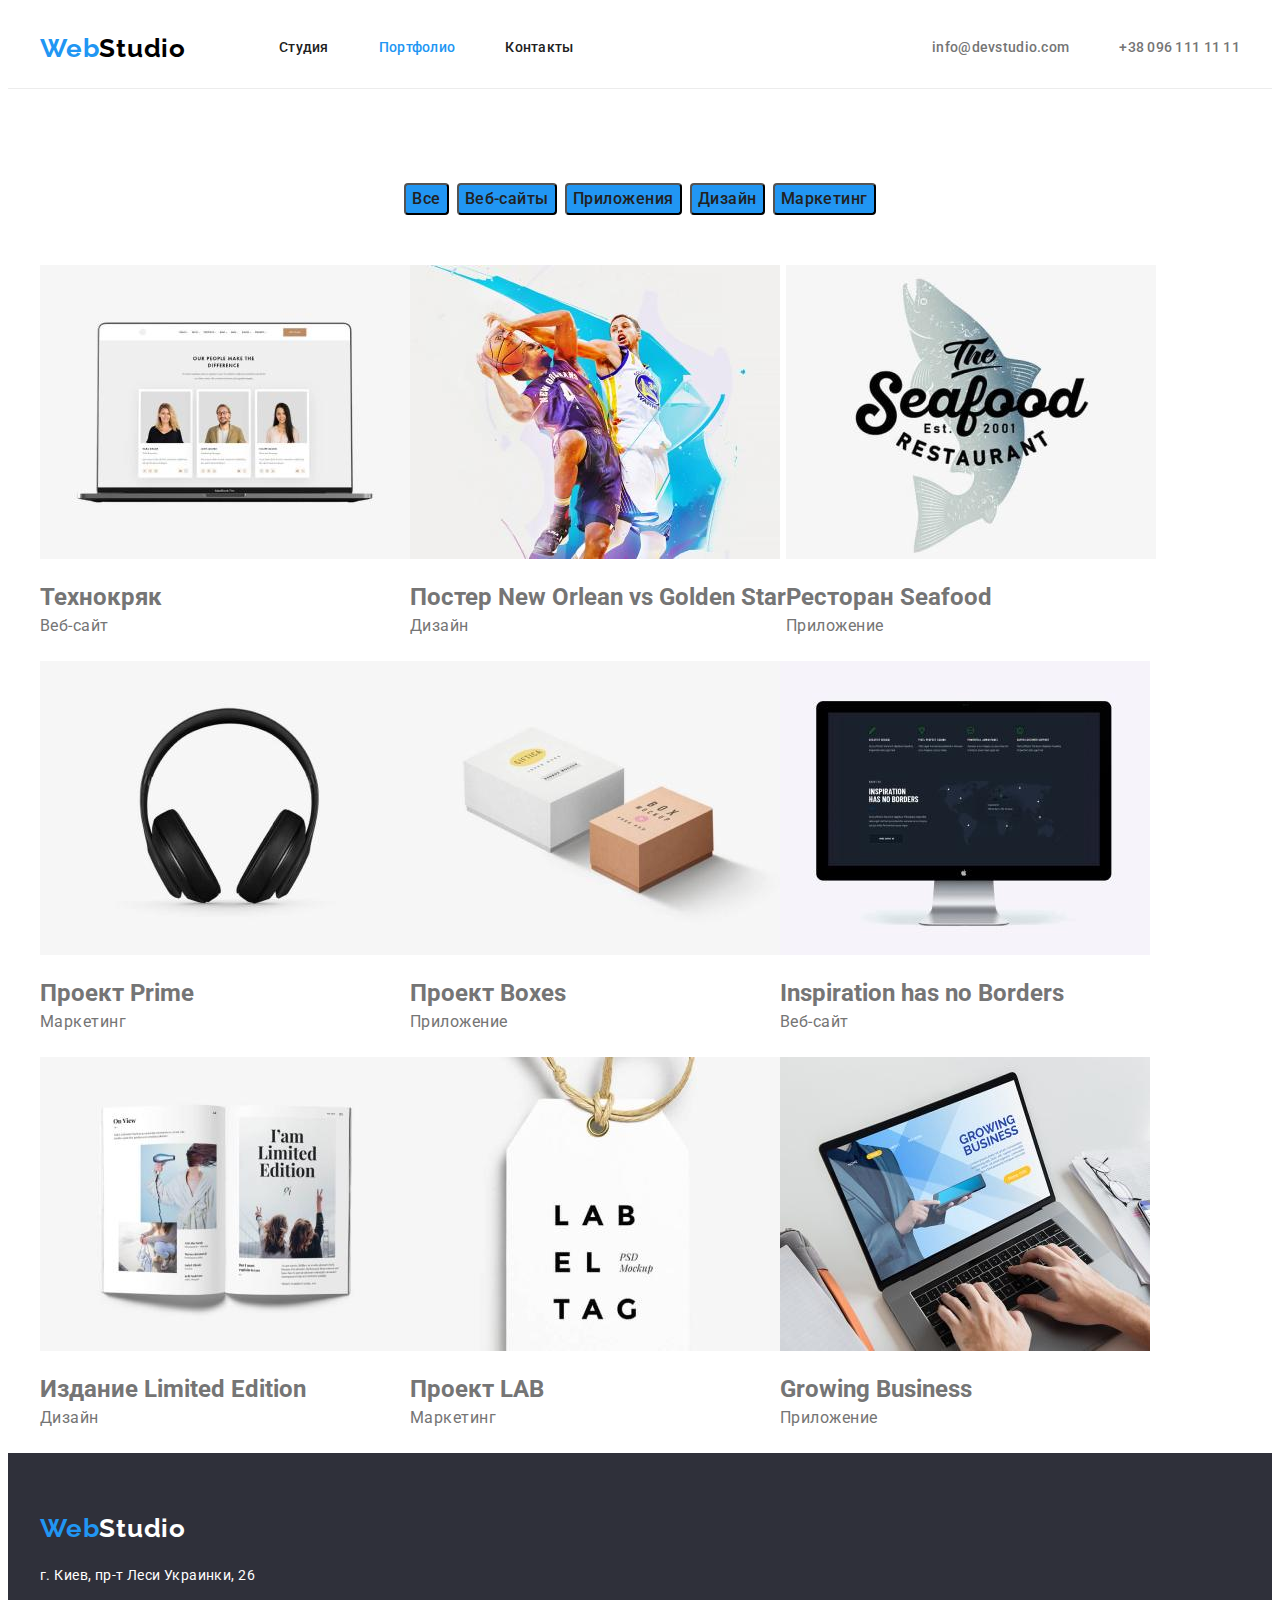
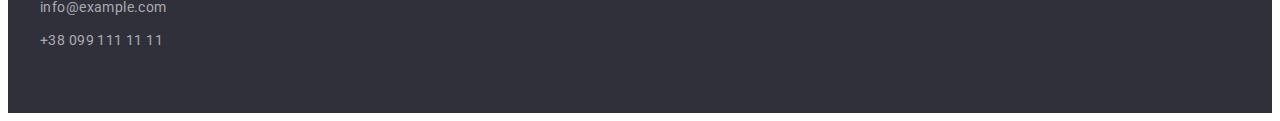
==== portfolio.html @ 8b11ff5e "оформляет индекс и портфолио" ====
<!DOCTYPE html>
<html lang="ru">
<head>
    <meta charset="UTF-8">
    <meta http-equiv="X-UA-Compatible" content="IE=edge">
    <meta name="viewport" content="width=device-width, initial-scale=1.0">
    <title>WebStudio portfolio</title>
    <link rel="preconnect" href="https://fonts.googleapis.com">
<link rel="preconnect" href="https://fonts.gstatic.com" crossorigin>
<link rel="stylesheet" href="https://cdnjs.cloudflare.com/ajax/libs/modern-normalize/1.1.0/modern-normalize.min.css"
integrity="sha512-wpPYUAdjBVSE4KJnH1VR1HeZfpl1ub8YT/NKx4PuQ5NmX2tKuGu6U/JRp5y+Y8XG2tV+wKQpNHVUX03MfMFn9Q=="
crossorigin="anonymous"
referrerpolicy="no-referrer">
        
<link href="https://fonts.googleapis.com/css2?family=Raleway:wght@700&family=Roboto:wght@400;500;700;900&display=swap" rel="stylesheet">
    <link rel="stylesheet" href="./css/styles.css">
</head>
<body>
    <header class="header">
        <div class="container header-nav">
        <nav class="main-nav">
        <a class="logo" href="">Web<span class="primary-logo-color">Studio</span> </a>
        
            <ul class="header-list">
                <li class="header-item"> <a class="header-link" href="./index.html">Студия</a></li>
                <li class="header-item"> <a class="header-link current" href="./portfolio.html">Портфолио</a></li>
                <li class="header-item"> <a class="header-link" href="">Контакты</a></li>
            </ul>
        </nav>
       <ul class="header-contacts">
           <li class="header-item"><a class="header-contacts-link" href="mailto:info@devstudio.com">info@devstudio.com</a></li>
           <li class="header-item"><a class="header-contacts-link" href="tel:+380961111111">+38 096 111 11 11</a></li>
       </ul>
    </div>
    </header> 
    <section>
        <div class="container">
        <h1 class="visually-hidden">Портфолио</h1>
        <ul class="portfolio-btn-list">
            <li class="portfolio-btn-item">
                <button class="portfolio-btn btn" type="button">Все</button>
            </li>
            <li class="portfolio-btn-item">
                <button class="portfolio-btn btn" type="button">Веб-сайты</button>
            </li>
            <li class="portfolio-btn-item">
                <button class="portfolio-btn btn" type="button">Приложения</button>
            </li>
            <li class="portfolio-btn-item">
                <button class="portfolio-btn btn" type="button">Дизайн</button>
            </li>
            <li class="portfolio-btn-item"> 
                <button class="portfolio-btn btn" type="button">Маркетинг</button>
            </li>
        </ul>
        <ul class="projects-list">
            <li class="projects-item">
                <img class="projects-img "src="./images/project-1.jpg" alt="Проект веб-сайта" width="370">
                <h2 class="project-title">Технокряк</h2>
                <p class="project-text">Веб-сайт</p>
            </li>
            <li class="projects-item">
                <img class="projects-img "src="./images/project-2.jpg" alt="Постер с двумя баскетболистами" width="370">
                <h2 class="project-title">Постер 
                    <span lang="en">New Orlean vs Golden Star</span> </h2>
                <p class="project-text">Дизайн</p>
            </li>
            <li class="projects-item">
               <img class="projects-img "src="./images/project-3.jpg" alt="Логотип с изображением рыбы и названием ресторана Seafood" width="370"> 
               <h2 class="project-title">Ресторан <span lang="en">Seafood</span> </h2> 
               <p class="project-text">Приложение</p>
            </li>
            <li class="projects-item">
                <img class="projects-img "src="./images/project-4.jpg" alt="Наушники" width="370">
                <h2 class="project-title">Проект <span lang="en">Prime</span> </h2>
                <p class="project-text">Маркетинг</p>
            </li>
            <li class="projects-item">
                <img class="projects-img "src="./images/project-5.jpg" alt="белая и коричневая коробки" width="370">
                <h2 class="project-title">Проект <span lang="en">Boxes</span> </h2>
                <p class="project-text">Приложение</p>
            </li>
            <li class="projects-item">
                <img class="projects-img "src="./images/project-6.jpg" alt="Экран монитора с изображением сайта" width="370">
                <h2 class="project-title" lang="en">Inspiration has no Borders</h2>
                <p class="project-text">Веб-сайт</p>
            </li>
            <li class="projects-item">
                <img class="projects-img "src="./images/project-7.jpg" alt="Разворот журнала с картинками и небольшим текстом" width="370">
                <h2 class="project-title">Издание <span lang="en">Limited Edition</span> </h2>
                <p class="project-text">Дизайн</p>
            </li>
            <li class="projects-item">
                 <img class="projects-img "src="./images/project-8.jpg" alt="Белая бирка с черными буквами" width="370">
                 <h2 class="project-title"> Проект LAB</h2>   
                 <p class="project-text">Маркетинг</p>
            </li>
            <li class="projects-item">
                <img class="projects-img "src="./images/project-9.jpg" alt="Ноутбук и руки на клавиатуре" width="370">
                <h2 class="project-title" lang="en">Growing Business</h2>
                <p class="project-text">Приложение</p>
            </li>
        </ul>
    </div>
    </section>
    <footer >
        <section class="footer">
            <div class="container">
        <a class="logo logo-footer" href="">Web<span class="secondary-logo-color">Studio</span> </a>
        <address class="address">г. Киев, пр-т Леси Украинки, 26</address>
        <ul class="footer-list">
            <li class="footer-item"><a class="footer-link" href="mailto:info@example.com">info@example.com</a></li>
            <li class="footer-item"><a class="footer-link" href="tel:+380991111111">+38 099 111 11 11</a></li>
        </ul>
    </div>
        </section>
    </footer>
</body>
</html>
---- css/styles.css ----
:root {
    --accent-color: #2196F3;
    --primary-title-color: #212121;
    --secondary-title-color: #FFFFFF;
    --header-color: #000000;
    --primary-text-color: #757575;
    --contacts-color: rgba(255, 255, 255, 0.6);
}

p, 
h1, 
h2, 
h3, 
h4, 
h5,
h6 {
    margin: 0;
    padding: 0;
}

ul {
    margin: 0;
    padding: 0;
}

body {
    font-family: Roboto, sans-serif ;
    color: var(--primary-text-color);
}
.visually-hidden {
    position: absolute;
    white-space: nowrap;
    width: 1px;
    height: 1px;
    overflow: hidden;
    border: 0;
    padding: 0;
    clip: rect(0 0 0 0);
    clip-path: inset(50%);
    margin: -1px;
}
ul {list-style: none;}
a {text-decoration: none;}

.container {
width: 1200px;
padding-left: 15px;
padding-right: 15px;
margin: 0 auto;
}

.logo {
    margin-right: 93px;
    font-family: Raleway;
    font-weight: 700;
    font-size: 26px;
    line-height: 1.19;
    letter-spacing: 0.03em;
    color: var(--accent-color);
}
.primary-logo-color {
    color: var(--header-color);
}
.btn {
    background-color: var(--accent-color);
    border: 1 px solid transparent ;
border-radius: 4px;
}
/* ...................................header.................................... */
.header {
    border-bottom: 1px solid #ECECEC;
}
.header-nav {
    display: flex;
    align-items: center;
   
}
.main-nav {
    display: flex;
    align-items: center
}
.header-item { 
    font-weight: 500;
    font-size: 14px;
    line-height: 1.14;
    letter-spacing: 0.02em;
    cursor: pointer;
}
.header-item:not(:last-child) {
margin-right: 50px;}

.header-link {
    color: var(--primary-title-color);
    padding-top: 32px;
    padding-bottom: 32px;
    display: block;

}
.current {
    color: var(--accent-color);
}

.header-list {
    display: flex;
}
.header-link:hover, .header-link:focus {
 color: var(--accent-color);   
}
.header-contacts {
    display: flex;
    margin-left: auto;

}
.header-contacts-link {
    color: var(--primary-text-color);

}
.header-contacts-link:hover, .header-contacts-link:focus {
    color: var(--accent-color);
}

/* ...................................hero-main.................................... */
.hero {
    background-color: #2F303A;
}
.hero-header {
    font-weight: 900;
    font-size: 44px;
    line-height: 1.36;
    text-align: center;
    letter-spacing: 0.06em;
    text-transform: uppercase;
    color: var(--secondary-title-color);
    margin-bottom: 30px;
}
.hero-btn {
    font-family: Roboto;
    font-weight: 700;
    font-size: 16px;
    line-height: 1.87;
    width: 200px;
    display: block;
    margin: 0 auto;
    letter-spacing: 0.06em;
    color: var(--secondary-title-color);
    cursor: pointer;

}

/*..................................... advantages.................................. */
.advantage-header {
    font-family: Roboto;
font-weight: 700;
font-size: 14px;
line-height: 1.14;
letter-spacing: 0.03em;
text-transform: uppercase;
color: var(--primary-title-color);
}
.advantage-text {
font-size: 14px;
line-height: 1.71;
letter-spacing: 0.03em;
color: var(--primary-text-color);
}

.advantages-list {
    display: flex;
    padding-top: 94px;
    padding-bottom: 94px;
    
}
.advantage-item:not(:last-child) {
margin-right: 30px;
}
/*..................................... activity.................................. */

.main-title {
    font-weight: 700;
    font-size: 36px;
    line-height: 1.17;
    text-align: center;
    letter-spacing: 0.03em;
    color: var(--primary-title-color);}
    
    .activity {
        margin-bottom: 50px;
    }

.activity-list {
    display: flex;
    padding-bottom: 94px;
}

.activity-item:not(:last-child) {
margin-right: 30px;
}
    /*................................... team ...................................*/
    .main-title {
        padding-top: 94px;
        margin-bottom: 50px;
    }
    .team-list {
        display: flex;
        padding-bottom: 94px;
    }

    .team-item:not(:last-child) {
margin-right: 30px;
    }
.team-img {
    margin-bottom: 30px;
}
.team-title {
    font-weight: 500;
font-size: 16px;
line-height: 1.19;
text-align: center;
letter-spacing: 0.03em;
color: var(--primary-title-color);
margin-bottom: 10px;
}
.team-text {
    font-size: 16px;
line-height: 1.19;
text-align: center;
letter-spacing: 0.03em;
color: var(--primary-text-color);
padding-bottom: 30px;
}
/* .......................................footer ..................................*/
.logo-footer {
    display: block;
    padding-top: 60px;
    margin-bottom: 20px;
}
.address {
    font-style: normal;
    font-size: 14px;
line-height: 1.71;
letter-spacing: 0.03em;
color: var(--secondary-title-color);
margin-bottom: 9px;
}
.footer-item:not(:last-child) {
    margin-bottom: 9px;
}

.footer-link {
    font-size: 14px;
    line-height: 1.71;
    letter-spacing: 0.03em;
    color: rgba(255, 255, 255, 0.6);
}
.footer {
    background-color:  #2F303A;
}
.footer-link:focus, .footer-link:hover {
    color: var(--accent-color);
}
.secondary-logo-color {
    color: var(--secondary-title-color);
}
.footer-list {
    padding-bottom: 60px;
} 
/* .....................................portfolio-buttons............................ */
.portfolio-btn-list {
    display: flex;
    justify-content: center;
    padding-top: 94px;
    padding-bottom: 50px;
}
.portfolio-btn-item:not(:last-child) {
    margin-right: 8px;
}
.portfolio-btn {

    font-family: Roboto;
    font-weight: 500;
font-size: 16px;
line-height: 1.62;
text-align: center;
letter-spacing: 0.03em;
color: var(--primary-title-color);
cursor: pointer;
}

}
.portfolio-btn:hover, .portfolio-btn:focus {
    color: var(--secondary-title-color)
}
/* ...................................projecrs .........................*/
.project-item {
    width: 370px;
}

.projects-list {
    display: flex;
    flex-wrap: wrap;
    /* flex-basis: (100%-60px)/3; */
}
/* .projects-item {
    margin-right: 30px;
    margin-bottom: 30px;
} 

.projects-item:nth-child(3n) {
    margin-right: 0px;
} */
.projects-img {
    margin-bottom: 20px;
}
.
.project-title {
    font-weight: 700;
font-size: 18px;
line-height: 2.0;
letter-spacing: 0.06em;

color: var(--primary-title-color);

margin-bottom: 4px;
}
.project-text {
    font-size: 16px;
line-height: 1.87;
letter-spacing: 0.03em;
padding-bottom: 20px;
}
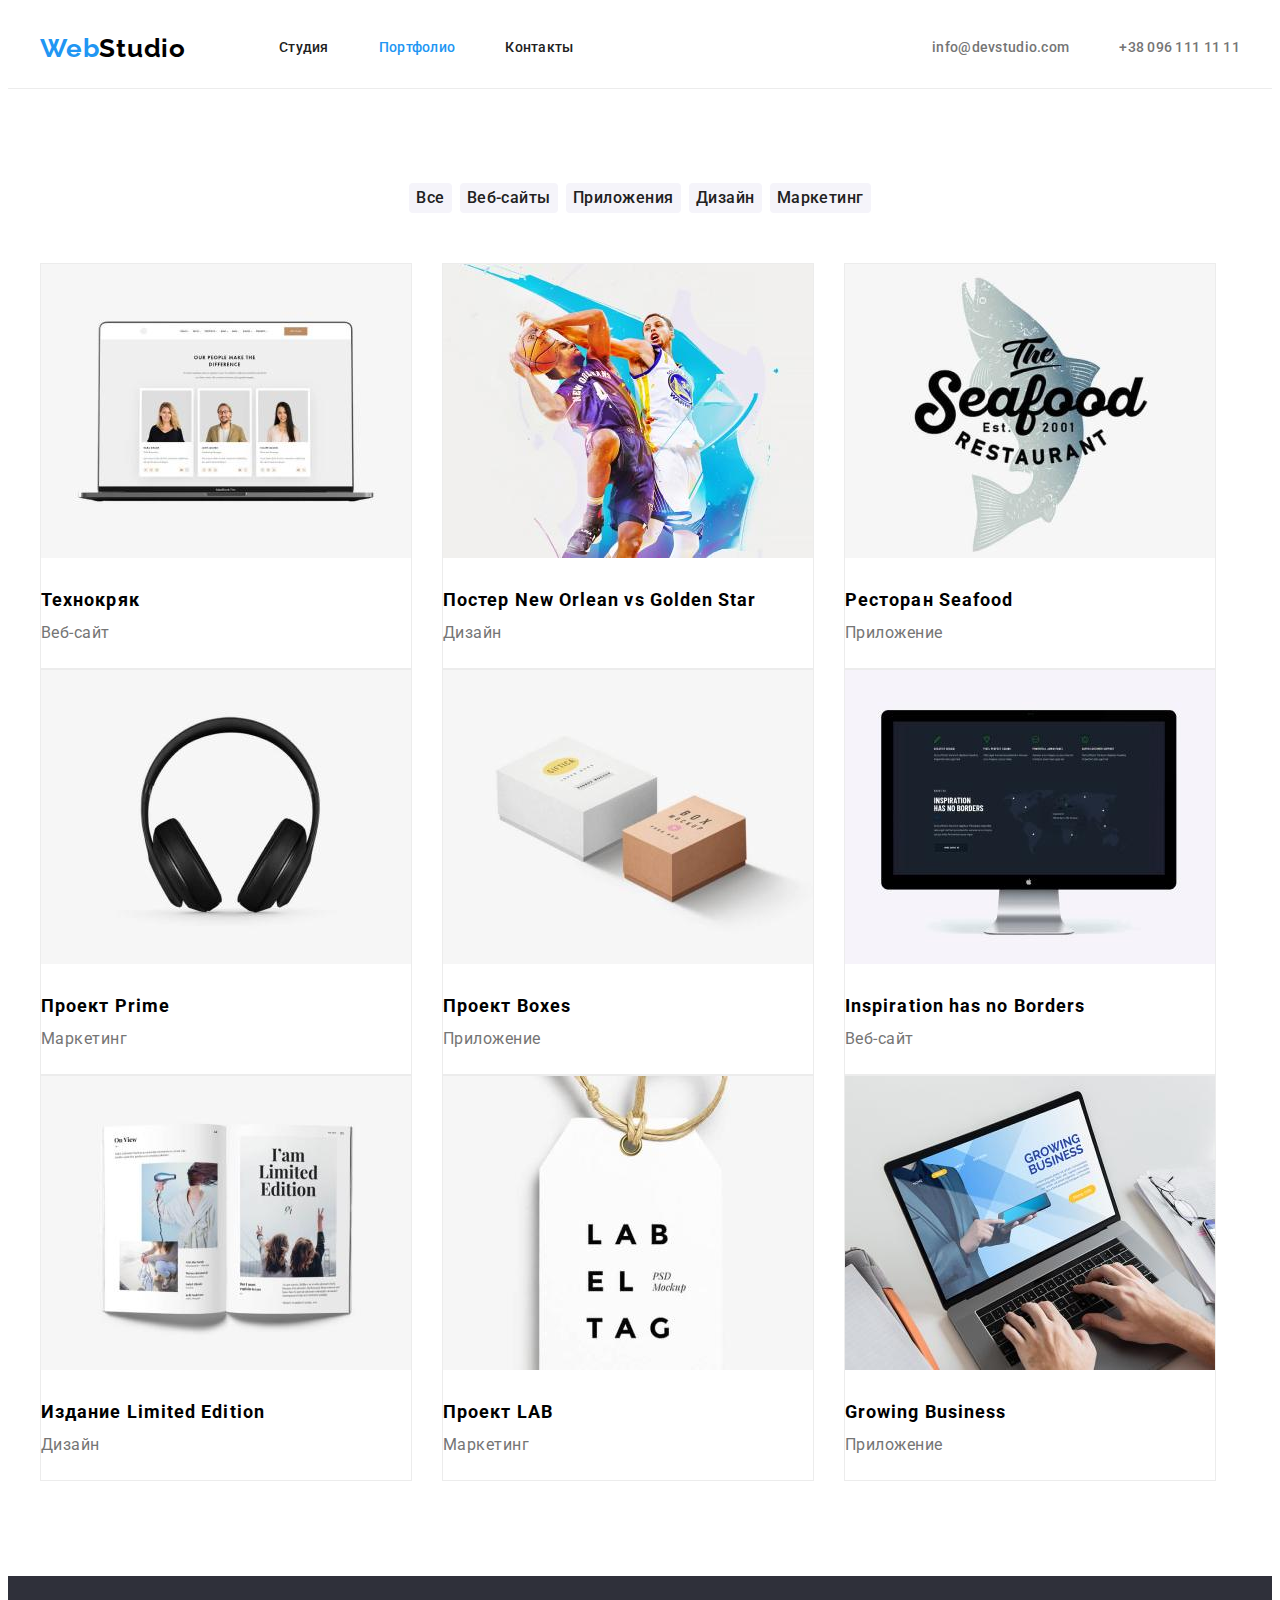
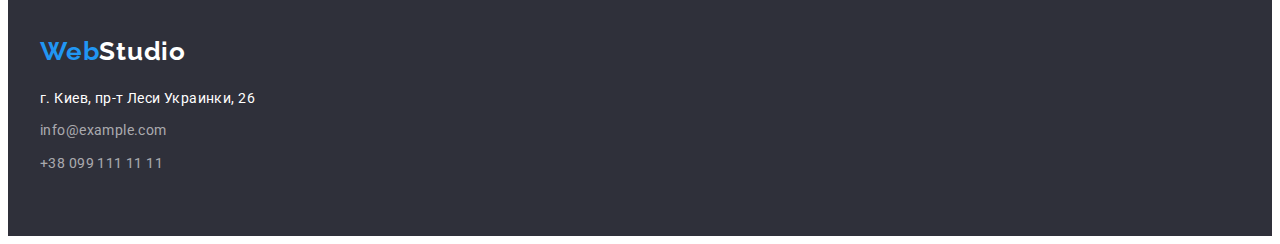
==== commit e366b085: "оформляет flex" ====
--- a/portfolio.html
+++ b/portfolio.html
@@ -56,48 +56,48 @@
         <ul class="projects-list">
             <li class="projects-item">
                 <img class="projects-img "src="./images/project-1.jpg" alt="Проект веб-сайта" width="370">
-                <h2 class="project-title">Технокряк</h2>
+                <h3 class="title-for-projects">Технокряк</h3>
                 <p class="project-text">Веб-сайт</p>
             </li>
             <li class="projects-item">
                 <img class="projects-img "src="./images/project-2.jpg" alt="Постер с двумя баскетболистами" width="370">
-                <h2 class="project-title">Постер 
-                    <span lang="en">New Orlean vs Golden Star</span> </h2>
+                <h3 class="title-for-projects">Постер 
+                    <span lang="en">New Orlean vs Golden Star</span> </h3>
                 <p class="project-text">Дизайн</p>
             </li>
             <li class="projects-item">
                <img class="projects-img "src="./images/project-3.jpg" alt="Логотип с изображением рыбы и названием ресторана Seafood" width="370"> 
-               <h2 class="project-title">Ресторан <span lang="en">Seafood</span> </h2> 
+               <h3 class="title-for-projects">Ресторан <span lang="en">Seafood</span> </h3> 
                <p class="project-text">Приложение</p>
             </li>
             <li class="projects-item">
                 <img class="projects-img "src="./images/project-4.jpg" alt="Наушники" width="370">
-                <h2 class="project-title">Проект <span lang="en">Prime</span> </h2>
+                <h3 class="title-for-projects">Проект <span lang="en">Prime</span> </h3>
                 <p class="project-text">Маркетинг</p>
             </li>
             <li class="projects-item">
                 <img class="projects-img "src="./images/project-5.jpg" alt="белая и коричневая коробки" width="370">
-                <h2 class="project-title">Проект <span lang="en">Boxes</span> </h2>
+                <h3 class="title-for-projects">Проект <span lang="en">Boxes</span> </h3>
                 <p class="project-text">Приложение</p>
             </li>
             <li class="projects-item">
                 <img class="projects-img "src="./images/project-6.jpg" alt="Экран монитора с изображением сайта" width="370">
-                <h2 class="project-title" lang="en">Inspiration has no Borders</h2>
+                <h3 class="title-for-projects" lang="en">Inspiration has no Borders</h3>
                 <p class="project-text">Веб-сайт</p>
             </li>
             <li class="projects-item">
                 <img class="projects-img "src="./images/project-7.jpg" alt="Разворот журнала с картинками и небольшим текстом" width="370">
-                <h2 class="project-title">Издание <span lang="en">Limited Edition</span> </h2>
+                <h3 class="title-for-projects">Издание <span lang="en">Limited Edition</span> </h3>
                 <p class="project-text">Дизайн</p>
             </li>
             <li class="projects-item">
                  <img class="projects-img "src="./images/project-8.jpg" alt="Белая бирка с черными буквами" width="370">
-                 <h2 class="project-title"> Проект LAB</h2>   
+                 <h3 class="title-for-projects"> Проект LAB</h3>   
                  <p class="project-text">Маркетинг</p>
             </li>
             <li class="projects-item">
                 <img class="projects-img "src="./images/project-9.jpg" alt="Ноутбук и руки на клавиатуре" width="370">
-                <h2 class="project-title" lang="en">Growing Business</h2>
+                <h3 class="title-for-projects" lang="en">Growing Business</h3>
                 <p class="project-text">Приложение</p>
             </li>
         </ul>
--- a/css/styles.css
+++ b/css/styles.css
@@ -26,6 +26,14 @@
 body {
     font-family: Roboto, sans-serif ;
     color: var(--primary-text-color);
+
+}
+
+.btn {
+    background-color: var(--accent-color);
+    border: 1px solid transparent;
+border-radius: 4px;
+
 }
 .visually-hidden {
     position: absolute;
@@ -61,11 +69,7 @@
 .primary-logo-color {
     color: var(--header-color);
 }
-.btn {
-    background-color: var(--accent-color);
-    border: 1 px solid transparent ;
-border-radius: 4px;
-}
+
 /* ...................................header.................................... */
 .header {
     border-bottom: 1px solid #ECECEC;
@@ -122,6 +126,7 @@
 /* ...................................hero-main.................................... */
 .hero {
     background-color: #2F303A;
+
 }
 .hero-header {
     font-weight: 900;
@@ -144,7 +149,6 @@
     letter-spacing: 0.06em;
     color: var(--secondary-title-color);
     cursor: pointer;
-
 }
 
 /*..................................... advantages.................................. */
@@ -156,6 +160,7 @@
 letter-spacing: 0.03em;
 text-transform: uppercase;
 color: var(--primary-title-color);
+margin-bottom: 10px;
 }
 .advantage-text {
 font-size: 14px;
@@ -283,48 +288,52 @@
 text-align: center;
 letter-spacing: 0.03em;
 color: var(--primary-title-color);
+background-color:  #F5F4FA;
 cursor: pointer;
 }
-
-}
 .portfolio-btn:hover, .portfolio-btn:focus {
-    color: var(--secondary-title-color)
-}
+    color: var(--secondary-title-color);
+    background-color: var(--accent-color);
+}
+
 /* ...................................projecrs .........................*/
-.project-item {
-    width: 370px;
+.project-text {
+    font-size: 16px;
+    line-height: 1.87;
+    letter-spacing: 0.03em; 
+    padding-bottom: 20px;
 }
 
 .projects-list {
     display: flex;
     flex-wrap: wrap;
-    /* flex-basis: (100%-60px)/3; */
-}
-/* .projects-item {
-    margin-right: 30px;
-    margin-bottom: 30px;
+    flex-basis: calc(100%/3-30px);
+padding-bottom: 95px;
+}
+.projects-item {
+    border: 1px solid #ECECEC;
+margin-right: 30px;
 } 
 
 .projects-item:nth-child(3n) {
     margin-right: 0px;
-} */
+}
+
+
+
 .projects-img {
     margin-bottom: 20px;
 }
-.
-.project-title {
-    font-weight: 700;
+
+.title-for-projects {
+ font-weight: 700;
 font-size: 18px;
 line-height: 2.0;
 letter-spacing: 0.06em;
+color: var(--header-color) }
 
 color: var(--primary-title-color);
 
 margin-bottom: 4px;
 }
-.project-text {
-    font-size: 16px;
-line-height: 1.87;
-letter-spacing: 0.03em;
-padding-bottom: 20px;
-}+
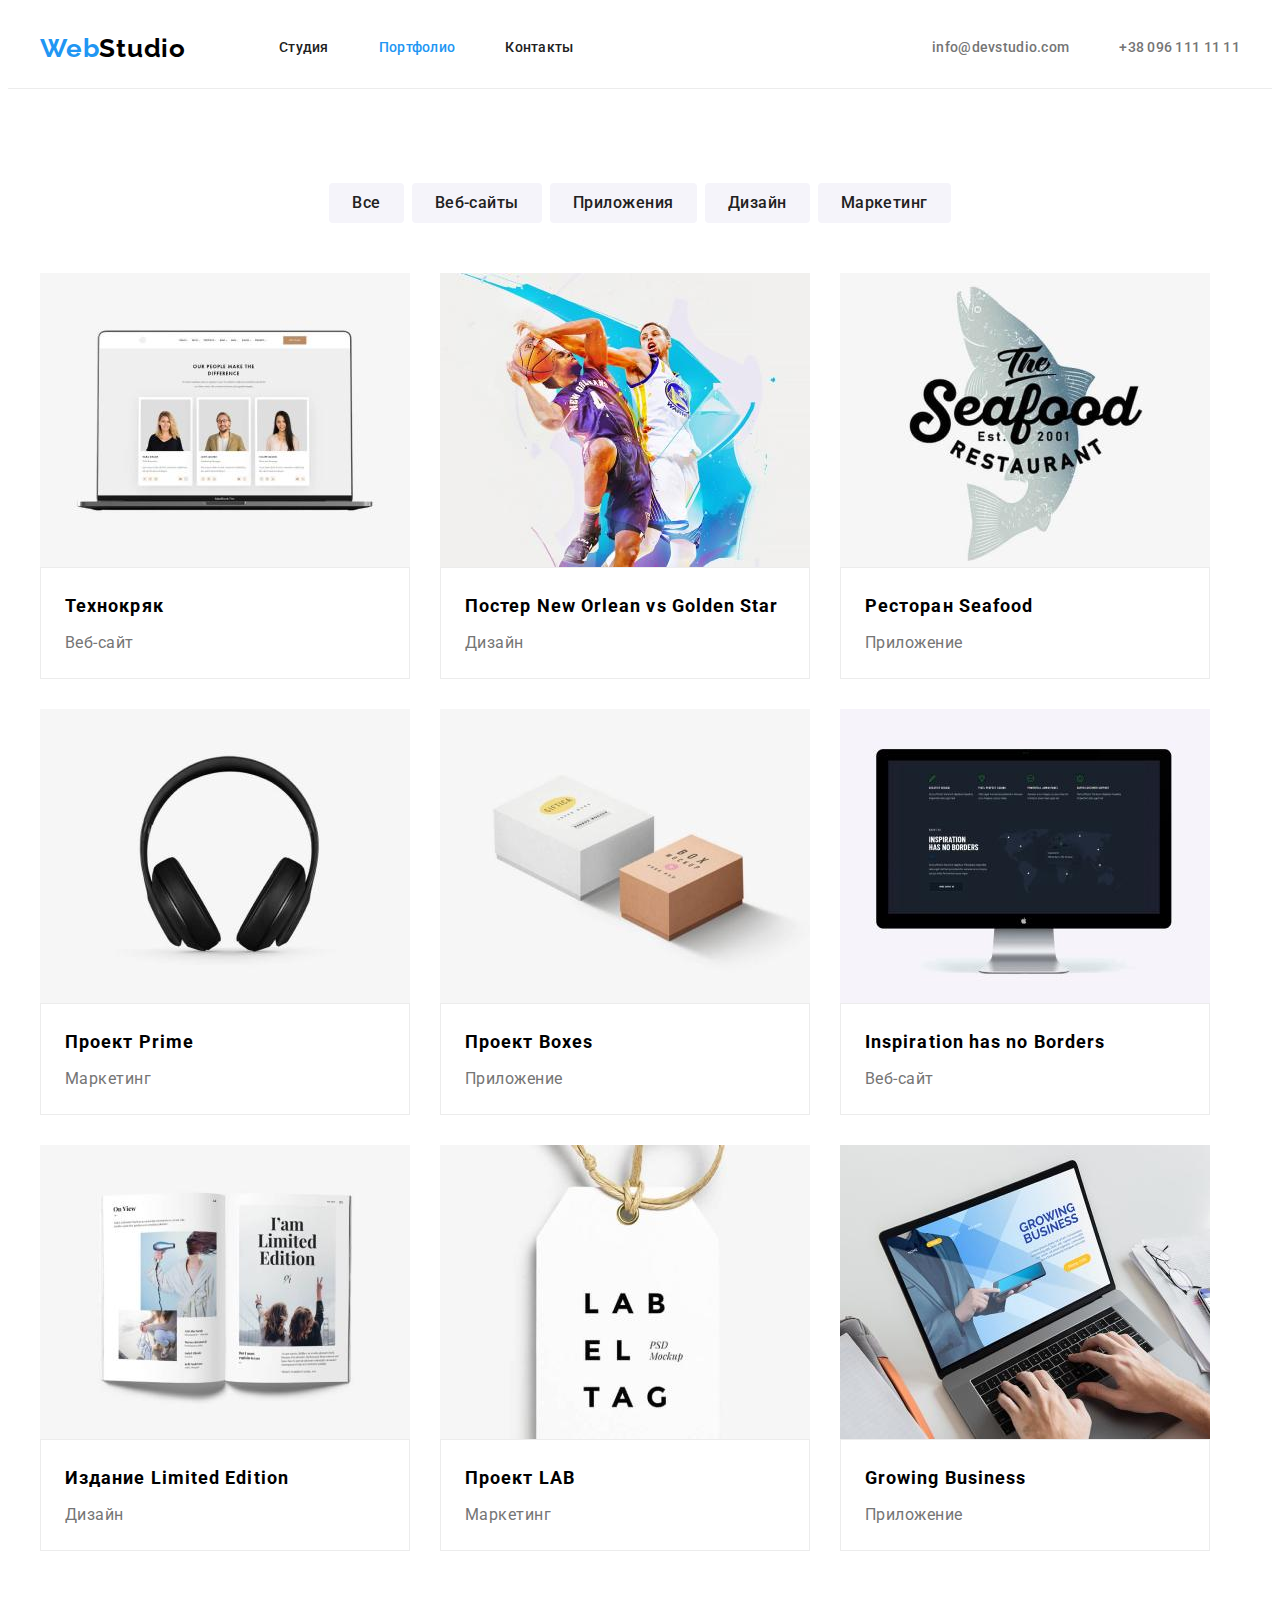
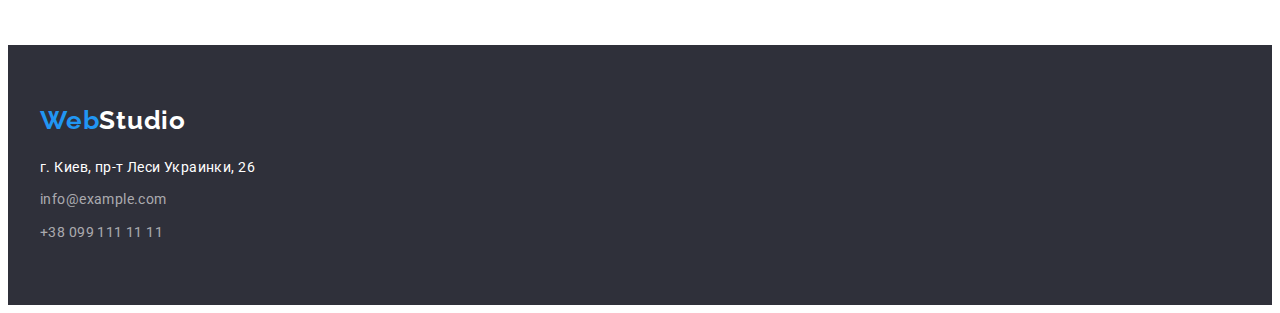
==== commit 56237d5b: "Исправляет ошибки" ====
--- a/portfolio.html
+++ b/portfolio.html
@@ -33,7 +33,7 @@
        </ul>
     </div>
     </header> 
-    <section>
+    <section class="portfolio">
         <div class="container">
         <h1 class="visually-hidden">Портфолио</h1>
         <ul class="portfolio-btn-list">
@@ -55,65 +55,81 @@
         </ul>
         <ul class="projects-list">
             <li class="projects-item">
-                <img class="projects-img "src="./images/project-1.jpg" alt="Проект веб-сайта" width="370">
+                <img class="projects-img" src="./images/project-1.jpg" alt="Проект веб-сайта" width="370">
+                <div class="portfolio-decription">
                 <h3 class="title-for-projects">Технокряк</h3>
                 <p class="project-text">Веб-сайт</p>
+            </div>
             </li>
             <li class="projects-item">
-                <img class="projects-img "src="./images/project-2.jpg" alt="Постер с двумя баскетболистами" width="370">
+                <img class="projects-img" src="./images/project-2.jpg" alt="Постер с двумя баскетболистами" width="370">
+                <div class="portfolio-decription">
                 <h3 class="title-for-projects">Постер 
                     <span lang="en">New Orlean vs Golden Star</span> </h3>
                 <p class="project-text">Дизайн</p>
+            </div>
             </li>
             <li class="projects-item">
-               <img class="projects-img "src="./images/project-3.jpg" alt="Логотип с изображением рыбы и названием ресторана Seafood" width="370"> 
+               <img class="projects-img" src="./images/project-3.jpg" alt="Логотип с изображением рыбы и названием ресторана Seafood" width="370"> 
+               <div class="portfolio-decription">
                <h3 class="title-for-projects">Ресторан <span lang="en">Seafood</span> </h3> 
                <p class="project-text">Приложение</p>
+            </div>
             </li>
             <li class="projects-item">
-                <img class="projects-img "src="./images/project-4.jpg" alt="Наушники" width="370">
+                <img class="projects-img" src="./images/project-4.jpg" alt="Наушники" width="370">
+                <div class="portfolio-decription">
                 <h3 class="title-for-projects">Проект <span lang="en">Prime</span> </h3>
                 <p class="project-text">Маркетинг</p>
+            </div>
             </li>
             <li class="projects-item">
-                <img class="projects-img "src="./images/project-5.jpg" alt="белая и коричневая коробки" width="370">
+                <img class="projects-img" src="./images/project-5.jpg" alt="белая и коричневая коробки" width="370">
+                <div class="portfolio-decription">
                 <h3 class="title-for-projects">Проект <span lang="en">Boxes</span> </h3>
                 <p class="project-text">Приложение</p>
+            </div>
             </li>
             <li class="projects-item">
-                <img class="projects-img "src="./images/project-6.jpg" alt="Экран монитора с изображением сайта" width="370">
+                <img class="projects-img" src="./images/project-6.jpg" alt="Экран монитора с изображением сайта" width="370">
+                <div class="portfolio-decription">
                 <h3 class="title-for-projects" lang="en">Inspiration has no Borders</h3>
                 <p class="project-text">Веб-сайт</p>
+            </div>
             </li>
             <li class="projects-item">
-                <img class="projects-img "src="./images/project-7.jpg" alt="Разворот журнала с картинками и небольшим текстом" width="370">
+                <img class="projects-img" src="./images/project-7.jpg" alt="Разворот журнала с картинками и небольшим текстом" width="370">
+                <div class="portfolio-decription">
                 <h3 class="title-for-projects">Издание <span lang="en">Limited Edition</span> </h3>
                 <p class="project-text">Дизайн</p>
+            </div>
             </li>
             <li class="projects-item">
-                 <img class="projects-img "src="./images/project-8.jpg" alt="Белая бирка с черными буквами" width="370">
+                 <img class="projects-img" src="./images/project-8.jpg" alt="Белая бирка с черными буквами" width="370">
+                 <div class="portfolio-decription">
                  <h3 class="title-for-projects"> Проект LAB</h3>   
                  <p class="project-text">Маркетинг</p>
+                </div>
             </li>
             <li class="projects-item">
-                <img class="projects-img "src="./images/project-9.jpg" alt="Ноутбук и руки на клавиатуре" width="370">
+                <img class="projects-img" src="./images/project-9.jpg" alt="Ноутбук и руки на клавиатуре" width="370">
+                <div class="portfolio-decription">
                 <h3 class="title-for-projects" lang="en">Growing Business</h3>
                 <p class="project-text">Приложение</p>
+                </div>
             </li>
         </ul>
     </div>
     </section>
-    <footer >
-        <section class="footer">
-            <div class="container">
-        <a class="logo logo-footer" href="">Web<span class="secondary-logo-color">Studio</span> </a>
-        <address class="address">г. Киев, пр-т Леси Украинки, 26</address>
-        <ul class="footer-list">
-            <li class="footer-item"><a class="footer-link" href="mailto:info@example.com">info@example.com</a></li>
-            <li class="footer-item"><a class="footer-link" href="tel:+380991111111">+38 099 111 11 11</a></li>
-        </ul>
-    </div>
-        </section>
-    </footer>
+    <footer class="footer">   
+        <div class="container">
+    <a class="logo logo-footer" href="">Web<span class="secondary-logo-color">Studio</span> </a>
+    <address class="address">г. Киев, пр-т Леси Украинки, 26</address>
+    <ul class="footer-list">
+        <li class="footer-item"><a class="footer-link" href="mailto:info@example.com">info@example.com</a></li>
+        <li class="footer-item"><a class="footer-link" href="tel:+380991111111">+38 099 111 11 11</a></li>
+    </ul>
+</div>
+</footer>
 </body>
 </html>--- a/css/styles.css
+++ b/css/styles.css
@@ -126,6 +126,8 @@
 /* ...................................hero-main.................................... */
 .hero {
     background-color: #2F303A;
+    padding-top: 200px;
+    padding-bottom: 200px;
 
 }
 .hero-header {
@@ -137,21 +139,28 @@
     text-transform: uppercase;
     color: var(--secondary-title-color);
     margin-bottom: 30px;
+
 }
 .hero-btn {
     font-family: Roboto;
     font-weight: 700;
     font-size: 16px;
     line-height: 1.87;
-    width: 200px;
     display: block;
     margin: 0 auto;
     letter-spacing: 0.06em;
     color: var(--secondary-title-color);
     cursor: pointer;
+    padding: 10px 32px;
+
 }
 
 /*..................................... advantages.................................. */
+.advantages {
+    padding-top: 94px;
+    padding-bottom: 94px;
+}
+
 .advantage-header {
     font-family: Roboto;
 font-weight: 700;
@@ -170,16 +179,18 @@
 }
 
 .advantages-list {
-    display: flex;
-    padding-top: 94px;
-    padding-bottom: 94px;
-    
+    display: flex; 
+}
+.advantage-item {
+    width: 270px;
 }
 .advantage-item:not(:last-child) {
 margin-right: 30px;
 }
 /*..................................... activity.................................. */
-
+.activity-section {
+    padding-bottom: 94px;
+}
 .main-title {
     font-weight: 700;
     font-size: 36px;
@@ -194,28 +205,30 @@
 
 .activity-list {
     display: flex;
-    padding-bottom: 94px;
 }
 
 .activity-item:not(:last-child) {
 margin-right: 30px;
 }
     /*................................... team ...................................*/
+    .team-section {
+padding-bottom: 94px;
+    }
+
     .main-title {
-        padding-top: 94px;
         margin-bottom: 50px;
     }
     .team-list {
         display: flex;
-        padding-bottom: 94px;
-    }
-
+    }
+.team-description {
+    padding-top: 30px;
+    padding-bottom: 30px;
+}
     .team-item:not(:last-child) {
 margin-right: 30px;
     }
-.team-img {
-    margin-bottom: 30px;
-}
+
 .team-title {
     font-weight: 500;
 font-size: 16px;
@@ -231,12 +244,10 @@
 text-align: center;
 letter-spacing: 0.03em;
 color: var(--primary-text-color);
-padding-bottom: 30px;
 }
 /* .......................................footer ..................................*/
 .logo-footer {
     display: block;
-    padding-top: 60px;
     margin-bottom: 20px;
 }
 .address {
@@ -259,6 +270,8 @@
 }
 .footer {
     background-color:  #2F303A;
+    padding-top: 60px;
+    padding-bottom: 60px;
 }
 .footer-link:focus, .footer-link:hover {
     color: var(--accent-color);
@@ -266,15 +279,17 @@
 .secondary-logo-color {
     color: var(--secondary-title-color);
 }
-.footer-list {
-    padding-bottom: 60px;
-} 
+
 /* .....................................portfolio-buttons............................ */
+.portfolio {
+    padding-top: 94px;
+    padding-bottom: 94px;
+    margin-bottom: -30px;
+}
 .portfolio-btn-list {
     display: flex;
     justify-content: center;
-    padding-top: 94px;
-    padding-bottom: 50px;
+    margin-bottom: 50px;
 }
 .portfolio-btn-item:not(:last-child) {
     margin-right: 8px;
@@ -290,50 +305,47 @@
 color: var(--primary-title-color);
 background-color:  #F5F4FA;
 cursor: pointer;
+padding: 6px 22px;
 }
 .portfolio-btn:hover, .portfolio-btn:focus {
     color: var(--secondary-title-color);
     background-color: var(--accent-color);
 }
 
-/* ...................................projecrs .........................*/
+/* ...................................projects .........................*/
 .project-text {
     font-size: 16px;
     line-height: 1.87;
     letter-spacing: 0.03em; 
-    padding-bottom: 20px;
 }
 
 .projects-list {
     display: flex;
     flex-wrap: wrap;
-    flex-basis: calc(100%/3-30px);
-padding-bottom: 95px;
 }
 .projects-item {
-    border: 1px solid #ECECEC;
+    flex-basis: calc(100% / 3 - 30px);
 margin-right: 30px;
+margin-bottom: 30px;
 } 
 
 .projects-item:nth-child(3n) {
     margin-right: 0px;
 }
-
-
-
 .projects-img {
-    margin-bottom: 20px;
-}
+    display: block;
+}
+
 
 .title-for-projects {
  font-weight: 700;
 font-size: 18px;
 line-height: 2.0;
 letter-spacing: 0.06em;
-color: var(--header-color) }
-
-color: var(--primary-title-color);
-
-margin-bottom: 4px;
-}
-
+color: var(--header-color); 
+margin-bottom: 4px; }
+
+.portfolio-decription {
+    padding: 20px 24px;
+    border: 1px solid #ECECEC;
+}